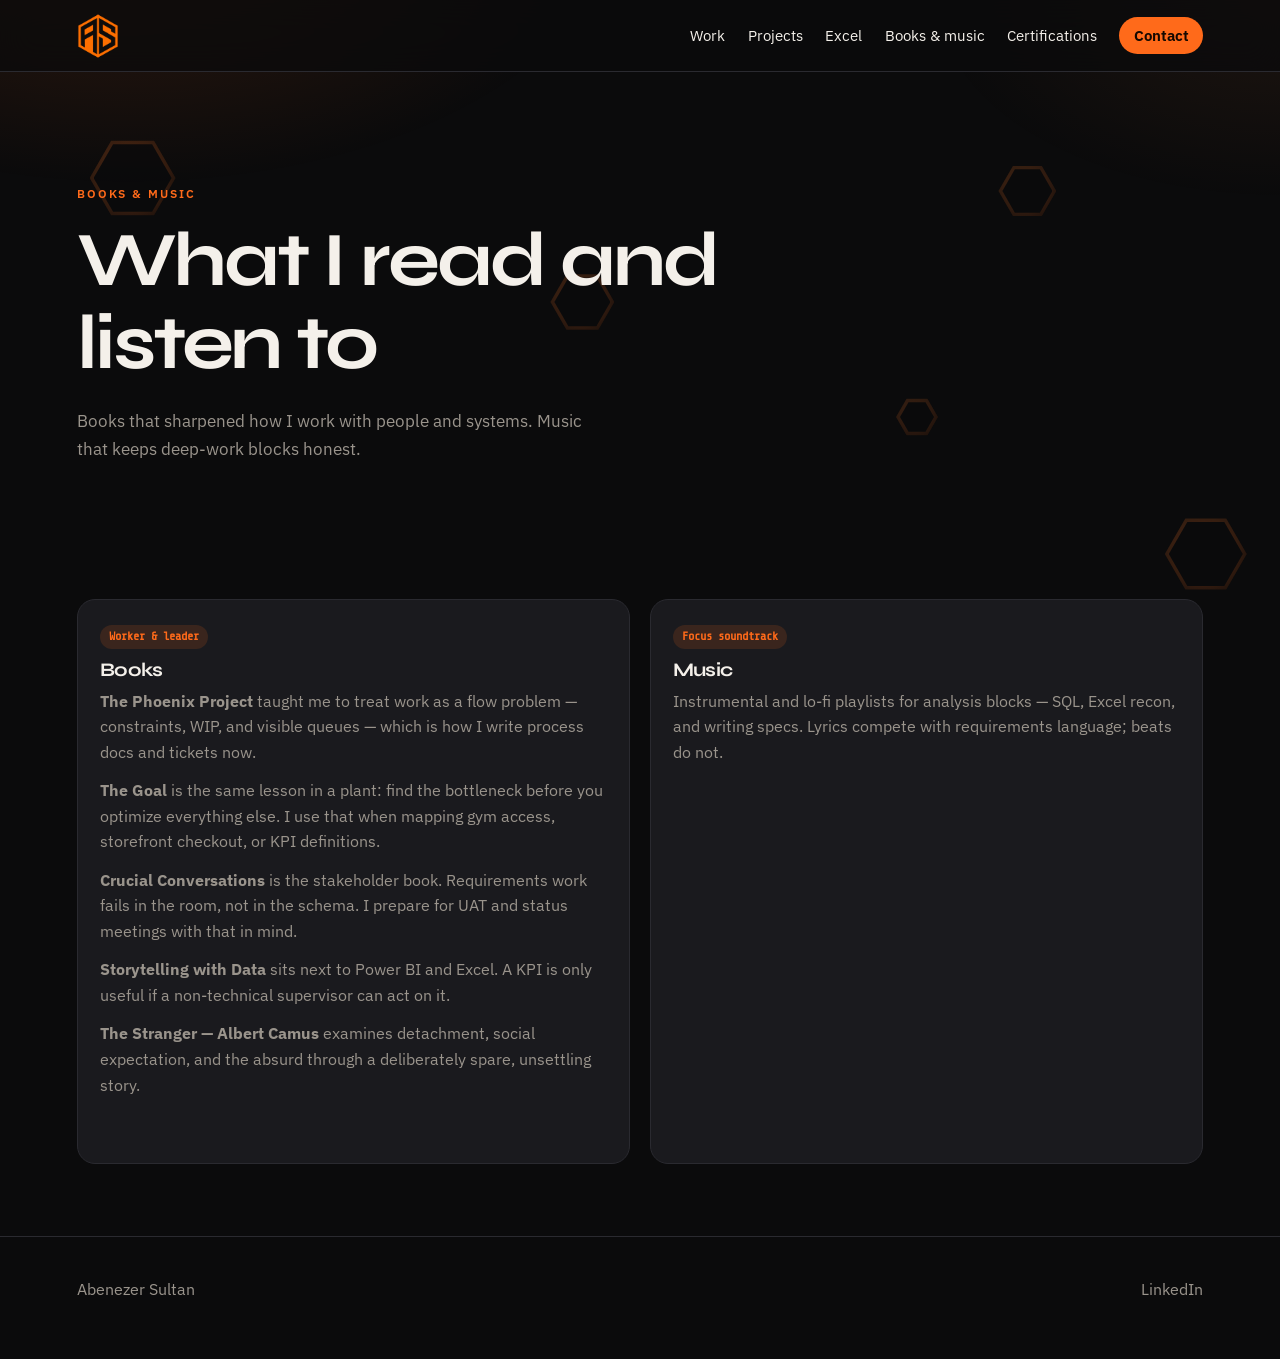
==== books.html @ 099fb13a "Launch portfolio website" ====
<!DOCTYPE html>
<html lang="en">
  <head>
    <meta charset="UTF-8" />
    <meta name="viewport" content="width=device-width, initial-scale=1.0" />
    <title>What I read and listen to — Abenezer Sultan</title>
    <link rel="preconnect" href="https://fonts.googleapis.com" />
    <link rel="preconnect" href="https://fonts.gstatic.com" crossorigin />
    <link
      href="https://fonts.googleapis.com/css2?family=IBM+Plex+Sans:wght@400;500;600;700&family=Syne:wght@700;800&display=swap"
      rel="stylesheet"
    />
    <link rel="icon" type="image/png" href="assets/favicon.png" />
    <link rel="stylesheet" href="css/styles.css" />
  </head>
  <body>
    <nav class="nav">
      <a class="brand" href="index.html" aria-label="Home">
        <img class="brand-logo" src="assets/logo.png" alt="Abenezer Sultan monogram" />
      </a>
      <div class="nav-links">
        <a href="work.html">Work</a>
        <a href="projects.html">Projects</a>
        <a href="excel.html">Excel</a>
        <a href="books.html" aria-current="page">Books & music</a>
        <a href="certifications.html">Certifications</a>
        <a class="nav-cta" href="contact.html">Contact</a>
      </div>
    </nav>

    <header class="hero" style="grid-template-columns: 1fr">
      <div>
        <p class="kicker">Books &amp; music</p>
        <h1>What I read and listen to</h1>
        <p class="lede">
          Books that sharpened how I work with people and systems. Music that
          keeps deep-work blocks honest.
        </p>
      </div>
    </header>

    <section class="section">
      <div class="grid-2">
        <article class="card">
          <span class="tag">Worker &amp; leader</span>
          <h3>Books</h3>
          <p>
            <strong>The Phoenix Project</strong> taught me to treat work as a flow
            problem — constraints, WIP, and visible queues — which is how I write
            process docs and tickets now.
          </p>
          <p style="margin-top:0.8rem">
            <strong>The Goal</strong> is the same lesson in a plant: find the
            bottleneck before you optimize everything else. I use that when
            mapping gym access, storefront checkout, or KPI definitions.
          </p>
          <p style="margin-top:0.8rem">
            <strong>Crucial Conversations</strong> is the stakeholder book.
            Requirements work fails in the room, not in the schema. I prepare
            for UAT and status meetings with that in mind.
          </p>
          <p style="margin-top:0.8rem">
            <strong>Storytelling with Data</strong> sits next to Power BI and
            Excel. A KPI is only useful if a non-technical supervisor can act
            on it.
          </p>
          <p style="margin-top:0.8rem">
            <strong>The Stranger — Albert Camus</strong> examines detachment,
            social expectation, and the absurd through a deliberately spare,
            unsettling story.
          </p>
        </article>
        <article class="card">
          <span class="tag">Focus soundtrack</span>
          <h3>Music</h3>
          <p style="margin-bottom:1rem">
            Instrumental and lo-fi playlists for analysis blocks — SQL, Excel
            recon, and writing specs. Lyrics compete with requirements language;
            beats do not.
          </p>
          <iframe
            class="embed-frame"
            style="min-height: 352px"
            src="https://open.spotify.com/embed/playlist/37i9dQZF1DWWQRwui0ExPn?utm_source=generator&theme=0"
            allow="autoplay; clipboard-write; encrypted-media; fullscreen; picture-in-picture"
            loading="lazy"
            title="Spotify focus playlist"
          ></iframe>
        </article>
      </div>
    </section>

    <footer>
      <span>Abenezer Sultan</span>
      <a href="https://www.linkedin.com/in/abenezer-sultan-a5363623b" target="_blank" rel="noreferrer">LinkedIn</a>
    </footer>
    <script src="js/main.js"></script>
  </body>
</html>
---- css/styles.css ----
@import url("https://fonts.googleapis.com/css2?family=Share+Tech+Mono&display=swap");

:root {
  --bg: #0b0b0c;
  --bg-elev: #141416;
  --bg-card: #1a1a1e;
  --line: #2a2a30;
  --text: #f4f0ea;
  --muted: #9a948c;
  --orange: #ff6a1a;
  --orange-2: #ff8a3d;
  --orange-dim: rgba(255, 106, 26, 0.14);
  --shadow: 0 24px 60px rgba(0, 0, 0, 0.45);
  --radius: 18px;
  --nav-h: 72px;
}

*,
*::before,
*::after {
  box-sizing: border-box;
}

html {
  scroll-behavior: smooth;
}

body {
  margin: 0;
  font-family: "IBM Plex Sans", system-ui, sans-serif;
  background: var(--bg);
  color: var(--text);
  line-height: 1.6;
  min-height: 100vh;
}

body::before {
  content: "";
  position: fixed;
  inset: 0;
  pointer-events: none;
  background:
    radial-gradient(900px 500px at 10% -10%, rgba(255, 106, 26, 0.16), transparent 55%),
    radial-gradient(700px 400px at 100% 0%, rgba(255, 138, 61, 0.08), transparent 50%);
  z-index: -1;
}

.hex-field {
  position: fixed;
  inset: 0;
  z-index: 0;
  pointer-events: none;
  overflow: hidden;
}

.floating-hex {
  --hex-size: 64px;
  position: absolute;
  left: var(--hex-left);
  top: var(--hex-top);
  width: var(--hex-size);
  aspect-ratio: 1;
  opacity: 0.42;
  background: linear-gradient(145deg, rgba(255, 138, 61, 0.28), rgba(255, 106, 26, 0.06));
  clip-path: polygon(25% 6.7%, 75% 6.7%, 100% 50%, 75% 93.3%, 25% 93.3%, 0 50%);
  filter: drop-shadow(0 0 14px rgba(255, 106, 26, 0.6));
  animation: hex-float 18s ease-in-out var(--hex-delay) infinite alternate;
}

.floating-hex::after {
  content: "";
  position: absolute;
  inset: 4px;
  background: var(--bg);
  clip-path: inherit;
}

.hero,
.section,
footer {
  position: relative;
  z-index: 1;
}

@keyframes hex-float {
  0% {
    transform: translate3d(-12px, 16px, 0) rotate(0deg) scale(0.94);
  }
  50% {
    transform: translate3d(28px, -34px, 0) rotate(24deg) scale(1.08);
  }
  100% {
    transform: translate3d(-20px, -72px, 0) rotate(52deg) scale(0.98);
  }
}

img {
  max-width: 100%;
  display: block;
}

a {
  color: inherit;
  text-decoration: none;
}

.nav {
  position: sticky;
  top: 0;
  z-index: 40;
  height: var(--nav-h);
  display: flex;
  align-items: center;
  justify-content: space-between;
  padding: 0 6vw;
  backdrop-filter: blur(16px);
  background: rgba(11, 11, 12, 0.78);
  border-bottom: 1px solid var(--line);
}

.brand {
  display: inline-flex;
  align-items: center;
  justify-content: center;
  font-family: Syne, sans-serif;
  font-weight: 800;
  letter-spacing: -0.03em;
  font-size: 1.05rem;
}

.brand-logo {
  width: 42px;
  height: 46px;
  object-fit: contain;
  transition: filter 180ms ease, transform 180ms ease;
}

.brand:hover .brand-logo,
.brand:focus-visible .brand-logo {
  filter: drop-shadow(0 0 8px rgba(255, 106, 26, 0.55));
  transform: scale(1.05);
}

.nav-links {
  display: flex;
  gap: 1.4rem;
  align-items: center;
  font-size: 0.92rem;
}

.nav-links a:hover {
  color: var(--orange);
}

.nav-cta {
  background: var(--orange);
  color: #140800 !important;
  font-weight: 650;
  padding: 0.45rem 0.9rem;
  border-radius: 999px;
}

.hero {
  padding: 7rem 6vw 4rem;
  display: grid;
  grid-template-columns: 1.3fr 0.7fr;
  gap: 3rem;
  align-items: end;
}

.kicker {
  color: var(--orange);
  letter-spacing: 0.16em;
  text-transform: uppercase;
  font-size: 0.75rem;
  font-weight: 600;
  margin: 0 0 1rem;
}

.mainframe-text,
.hero-meta dt,
.tag,
.job time {
  font-family: "Share Tech Mono", "IBM Plex Mono", monospace;
  color: var(--orange);
}

h1,
h2,
h3 {
  font-family: Syne, sans-serif;
  letter-spacing: -0.04em;
  line-height: 1.08;
  margin: 0;
}

h1 {
  font-size: clamp(2.6rem, 6vw, 5.4rem);
  max-width: 14ch;
}

h2 {
  font-size: clamp(1.8rem, 3vw, 2.6rem);
}

.lede {
  color: var(--muted);
  max-width: 52ch;
  font-size: 1.08rem;
  margin: 1.4rem 0 0;
}

.hero-meta {
  display: grid;
  gap: 0.9rem;
  padding: 1.4rem;
  background: var(--bg-card);
  border: 1px solid var(--line);
  border-radius: var(--radius);
  box-shadow: var(--shadow);
}

.hero-meta dt {
  color: var(--muted);
  font-size: 0.78rem;
  text-transform: uppercase;
  letter-spacing: 0.08em;
}

.hero-meta dd {
  margin: 0.15rem 0 0;
  font-weight: 600;
}

.section {
  padding: 4.5rem 6vw;
}

.section-head {
  display: flex;
  justify-content: space-between;
  align-items: end;
  gap: 1rem;
  margin-bottom: 1.8rem;
}

.section-head p {
  color: var(--muted);
  max-width: 42ch;
  margin: 0;
}

.grid-2 {
  display: grid;
  grid-template-columns: 1fr 1fr;
  gap: 1.2rem;
}

.card {
  background: var(--bg-card);
  border: 1px solid var(--line);
  border-radius: var(--radius);
  padding: 1.4rem;
}

.card h3 {
  font-size: 1.2rem;
  margin-bottom: 0.5rem;
}

.card p {
  color: var(--muted);
  margin: 0;
}

.tag {
  display: inline-block;
  color: var(--orange);
  background: var(--orange-dim);
  border-radius: 999px;
  padding: 0.15rem 0.55rem;
  font-size: 0.75rem;
  font-weight: 600;
  margin-bottom: 0.7rem;
}

.carousel-wrap {
  overflow: hidden;
  mask-image: linear-gradient(90deg, transparent, #000 4%, #000 96%, transparent);
}

.carousel {
  display: flex;
  gap: 1rem;
  width: max-content;
  animation: drift 36s linear infinite;
}

.carousel:hover {
  animation-play-state: paused;
}

.project {
  width: min(78vw, 420px);
  background: var(--bg-elev);
  border: 1px solid var(--line);
  border-radius: var(--radius);
  padding: 1.3rem;
  min-height: 250px;
  display: flex;
  flex-direction: column;
}

.project h3 {
  font-size: 1.35rem;
  margin: 0.4rem 0 0.6rem;
}

.project p {
  color: var(--muted);
  margin: 0 0 1rem;
  flex: 1;
}

.project a {
  color: var(--orange);
  font-weight: 600;
}

.storefront-showcase {
  padding-top: 1rem;
}

.live-preview {
  position: relative;
  display: block;
  min-height: 520px;
  overflow: hidden;
  border: 1px solid rgba(255, 106, 26, 0.7);
  border-radius: var(--radius);
  background: #101012;
  box-shadow: 0 26px 70px rgba(0, 0, 0, 0.55), 0 0 32px rgba(255, 106, 26, 0.14);
}

.live-preview iframe {
  width: 100%;
  height: 520px;
  border: 0;
  pointer-events: none;
  background: #fff;
}

.live-preview::after {
  content: "";
  position: absolute;
  inset: 0;
  background: linear-gradient(180deg, transparent 68%, rgba(8, 8, 9, 0.82));
  transition: background 180ms ease;
}

.live-preview:hover::after,
.live-preview:focus-visible::after {
  background: linear-gradient(180deg, rgba(255, 106, 26, 0.05), rgba(8, 8, 9, 0.74));
}

.live-preview-badge,
.live-preview-action {
  position: absolute;
  z-index: 2;
  font-family: "Share Tech Mono", monospace;
  text-transform: uppercase;
  letter-spacing: 0.08em;
}

.live-preview-badge {
  top: 1rem;
  left: 1rem;
  padding: 0.35rem 0.7rem;
  border-radius: 999px;
  background: var(--orange);
  color: #140800;
  font-weight: 700;
}

.live-preview-action {
  right: 1.2rem;
  bottom: 1rem;
  color: var(--orange-2);
  font-weight: 700;
}

@keyframes drift {
  from {
    transform: translateX(0);
  }
  to {
    transform: translateX(-50%);
  }
}

.excel-shell {
  border: 1px solid var(--line);
  border-radius: 12px;
  overflow: hidden;
  background: #1e1e1e;
}

.excel-bar {
  background: #217346;
  color: #fff;
  font-size: 0.82rem;
  padding: 0.55rem 0.9rem;
  display: flex;
  justify-content: space-between;
  font-weight: 600;
}

.excel-grid {
  width: 100%;
  border-collapse: collapse;
  font-size: 0.86rem;
  font-variant-numeric: tabular-nums;
}

.excel-grid th,
.excel-grid td {
  border: 1px solid #333;
  padding: 0.45rem 0.55rem;
  text-align: right;
}

.excel-grid th:first-child,
.excel-grid td:first-child {
  text-align: left;
  color: var(--muted);
}

.excel-grid thead th {
  background: #252525;
  text-align: center;
}

.excel-grid tbody tr:nth-child(even) {
  background: #191919;
}

.thought {
  margin-top: 1rem;
  color: var(--muted);
}

.thought strong {
  color: var(--text);
}

.embed-frame {
  width: 100%;
  min-height: 152px;
  border: 0;
  border-radius: 12px;
}

.ig-grid {
  display: grid;
  grid-template-columns: repeat(3, 1fr);
  gap: 0.6rem;
}

.ig-tile {
  aspect-ratio: 1;
  border-radius: 12px;
  border: 1px solid var(--line);
  background:
    linear-gradient(145deg, rgba(255, 106, 26, 0.25), transparent 50%),
    #222;
  display: grid;
  place-items: end start;
  padding: 0.8rem;
  color: var(--muted);
  font-size: 0.8rem;
}

.timeline {
  display: grid;
  gap: 1rem;
}

.job {
  display: grid;
  grid-template-columns: 180px 1fr;
  gap: 1rem;
  padding: 1.2rem;
  border: 1px solid var(--line);
  border-radius: var(--radius);
  background: var(--bg-card);
}

.job time {
  color: var(--orange);
  font-size: 0.85rem;
}

.skills {
  display: flex;
  flex-wrap: wrap;
  gap: 0.5rem;
}

.skills span {
  border: 1px solid var(--line);
  padding: 0.35rem 0.7rem;
  border-radius: 999px;
  font-size: 0.88rem;
}

.form {
  display: grid;
  gap: 0.9rem;
  max-width: 640px;
}

.form input,
.form textarea,
.form select {
  width: 100%;
  background: var(--bg-elev);
  border: 1px solid var(--line);
  color: var(--text);
  border-radius: 12px;
  padding: 0.85rem 0.95rem;
  font: inherit;
}

.form label {
  display: grid;
  gap: 0.35rem;
  font-size: 0.88rem;
  color: var(--muted);
}

.btn {
  border: 0;
  cursor: pointer;
  background: var(--orange);
  color: #140800;
  font-weight: 700;
  padding: 0.85rem 1.2rem;
  border-radius: 999px;
  width: fit-content;
  font: inherit;
}

.cert-list {
  display: grid;
  gap: 1rem;
}

.cert {
  display: flex;
  justify-content: space-between;
  gap: 1rem;
  align-items: center;
  padding: 1.3rem;
  border: 1px solid var(--line);
  border-radius: var(--radius);
  background: var(--bg-card);
}

.certificate-gallery {
  padding-top: 1.5rem;
}

.certificate-gallery-list {
  display: grid;
  gap: 1.5rem;
}

.certificate-gallery-card {
  display: grid;
  grid-template-columns: minmax(260px, 0.86fr) minmax(420px, 1.14fr);
  gap: clamp(1.5rem, 4vw, 4rem);
  align-items: center;
  padding: clamp(1.4rem, 2.6vw, 2.2rem);
  border: 1px solid var(--line);
  border-radius: calc(var(--radius) + 4px);
  background: rgba(26, 26, 30, 0.94);
  box-shadow: var(--shadow);
}

.certificate-copy {
  align-self: start;
  padding-top: 0.25rem;
}

.certificate-source {
  display: inline-block;
  margin-bottom: 0.9rem;
  padding: 0.35rem 0.7rem;
  border-radius: 999px;
  background: rgba(255, 106, 26, 0.16);
  color: var(--orange);
  font-family: "Share Tech Mono", monospace;
  font-size: 0.8rem;
  font-weight: 700;
  letter-spacing: 0.08em;
  text-transform: uppercase;
}

.certificate-copy h3 {
  max-width: 24ch;
  font-size: clamp(1.35rem, 2.5vw, 2rem);
}

.certificate-copy p {
  margin: 0.8rem 0 1.2rem;
  color: var(--muted);
  font-size: 1.02rem;
}

.certificate-button {
  display: inline-flex;
  align-items: center;
  justify-content: center;
  min-height: 48px;
  padding: 0.65rem 1.25rem;
  border-radius: 999px;
  background: var(--orange);
  color: #140800;
  font-weight: 700;
  transition: background 180ms ease, transform 180ms ease, box-shadow 180ms ease;
}

.certificate-button:hover,
.certificate-button:focus-visible {
  background: var(--orange-2);
  box-shadow: 0 0 22px rgba(255, 106, 26, 0.35);
  transform: translateY(-2px);
}

.certificate-document {
  display: block;
  overflow: hidden;
  padding: clamp(0.45rem, 0.9vw, 0.75rem);
  border: 2px solid #c9c9cb;
  border-radius: 16px;
  background: #d6d6d8;
  box-shadow: 0 18px 44px rgba(0, 0, 0, 0.42);
  transition: border-color 180ms ease, transform 180ms ease, box-shadow 180ms ease;
}

.certificate-document:hover,
.certificate-document:focus-visible {
  border-color: var(--orange);
  box-shadow: 0 20px 50px rgba(0, 0, 0, 0.5), 0 0 24px rgba(255, 106, 26, 0.22);
  transform: translateY(-3px);
}

.certificate-document img {
  width: 100%;
  aspect-ratio: 4 / 3;
  object-fit: contain;
  background: #fff;
}

footer {
  padding: 2.5rem 6vw 3.5rem;
  color: var(--muted);
  border-top: 1px solid var(--line);
  display: flex;
  justify-content: space-between;
  gap: 1rem;
}

@media (max-width: 860px) {
  .hero,
  .grid-2,
  .job {
    grid-template-columns: 1fr;
  }

  .nav-links {
    gap: 0.8rem;
    font-size: 0.8rem;
  }

  .ig-grid {
    grid-template-columns: 1fr 1fr;
  }

  .live-preview,
  .live-preview iframe {
    min-height: 360px;
    height: 360px;
  }

  .certificate-gallery-card {
    grid-template-columns: 1fr;
  }

  .certificate-copy {
    padding-top: 0;
  }
}

@media (prefers-reduced-motion: reduce) {
  .floating-hex,
  .carousel {
    animation: none;
  }
}
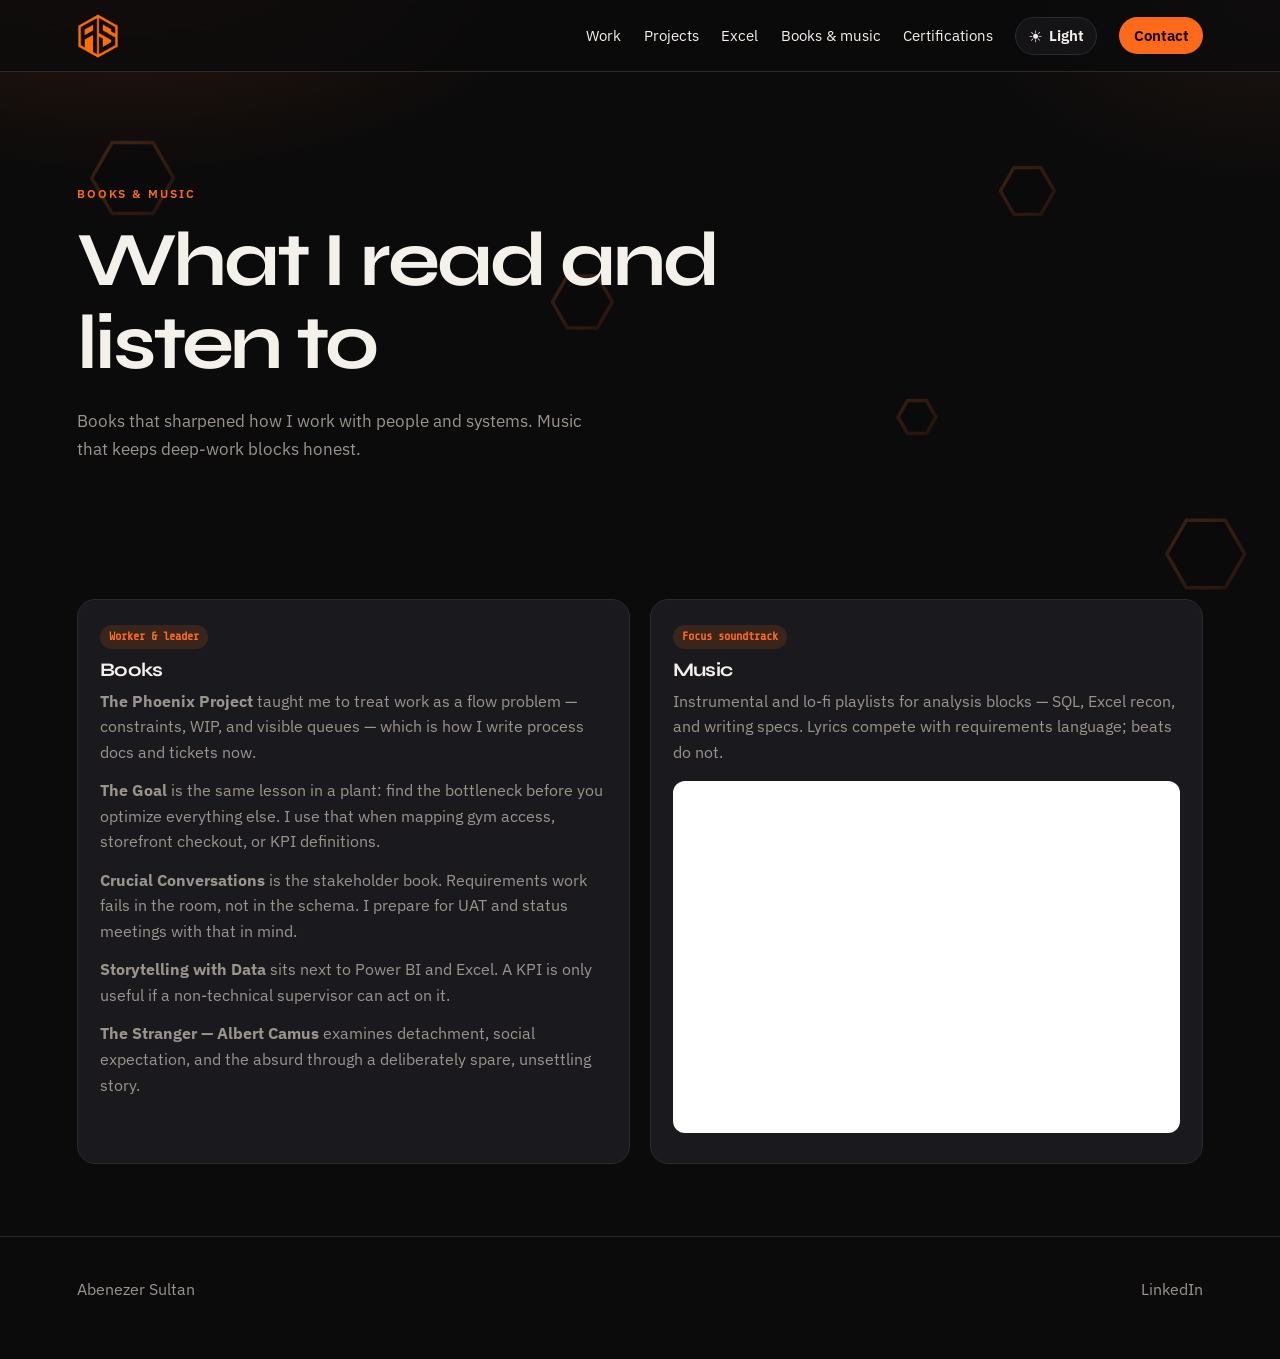
==== commit f0434a80: "Add persistent light and dark theme toggle" ====
--- a/books.html
+++ b/books.html
@@ -11,6 +11,7 @@
       rel="stylesheet"
     />
     <link rel="icon" type="image/png" href="assets/favicon.png" />
+    <script src="js/theme-init.js"></script>
     <link rel="stylesheet" href="css/styles.css" />
   </head>
   <body>
--- a/css/styles.css
+++ b/css/styles.css
@@ -15,6 +15,24 @@
   --nav-h: 72px;
 }
 
+html[data-theme="light"] {
+  color-scheme: light;
+  --bg: #f6f3ee;
+  --bg-elev: #ffffff;
+  --bg-card: #ffffff;
+  --line: #d9d1c8;
+  --text: #191614;
+  --muted: #6f665f;
+  --orange: #e85d0b;
+  --orange-2: #c94d00;
+  --orange-dim: rgba(232, 93, 11, 0.11);
+  --shadow: 0 22px 55px rgba(55, 42, 31, 0.12);
+}
+
+html[data-theme="dark"] {
+  color-scheme: dark;
+}
+
 *,
 *::before,
 *::after {
@@ -43,6 +61,11 @@
     radial-gradient(900px 500px at 10% -10%, rgba(255, 106, 26, 0.16), transparent 55%),
     radial-gradient(700px 400px at 100% 0%, rgba(255, 138, 61, 0.08), transparent 50%);
   z-index: -1;
+}
+
+html[data-theme="light"] body::before,
+html[data-theme="light"] .hex-field {
+  display: none;
 }
 
 .hex-field {
@@ -118,6 +141,10 @@
   border-bottom: 1px solid var(--line);
 }
 
+html[data-theme="light"] .nav {
+  background: rgba(246, 243, 238, 0.9);
+}
+
 .brand {
   display: inline-flex;
   align-items: center;
@@ -150,6 +177,36 @@
 
 .nav-links a:hover {
   color: var(--orange);
+}
+
+.theme-toggle {
+  min-width: 78px;
+  height: 38px;
+  display: inline-flex;
+  align-items: center;
+  justify-content: center;
+  gap: 0.4rem;
+  padding: 0 0.75rem;
+  border: 1px solid var(--line);
+  border-radius: 999px;
+  background: var(--bg-elev);
+  color: var(--text);
+  font: inherit;
+  font-weight: 650;
+  cursor: pointer;
+  transition: color 180ms ease, border-color 180ms ease, background 180ms ease, transform 180ms ease;
+}
+
+.theme-toggle:hover,
+.theme-toggle:focus-visible {
+  color: var(--orange);
+  border-color: var(--orange);
+  transform: translateY(-1px);
+}
+
+.theme-toggle-icon {
+  font-size: 1rem;
+  line-height: 1;
 }
 
 .nav-cta {
@@ -585,6 +642,33 @@
   border-radius: calc(var(--radius) + 4px);
   background: rgba(26, 26, 30, 0.94);
   box-shadow: var(--shadow);
+}
+
+html[data-theme="light"] .certificate-gallery-card {
+  background: rgba(255, 255, 255, 0.96);
+}
+
+html[data-theme="light"] .excel-shell {
+  background: #ffffff;
+}
+
+html[data-theme="light"] .excel-grid th,
+html[data-theme="light"] .excel-grid td {
+  border-color: #ddd4ca;
+}
+
+html[data-theme="light"] .excel-grid thead th {
+  background: #eee9e2;
+}
+
+html[data-theme="light"] .excel-grid tbody tr:nth-child(even) {
+  background: #faf7f3;
+}
+
+html[data-theme="light"] .ig-tile {
+  background:
+    linear-gradient(145deg, rgba(232, 93, 11, 0.16), transparent 50%),
+    #ffffff;
 }
 
 .certificate-copy {
@@ -678,9 +762,45 @@
     grid-template-columns: 1fr;
   }
 
+  .nav {
+    height: auto;
+    min-height: var(--nav-h);
+    flex-direction: column;
+    align-items: flex-start;
+    gap: 0.45rem;
+    padding: 0.65rem 4vw 0.55rem;
+  }
+
   .nav-links {
+    width: 100%;
     gap: 0.8rem;
     font-size: 0.8rem;
+    overflow-x: auto;
+    padding-bottom: 0.2rem;
+    white-space: nowrap;
+    scrollbar-width: none;
+  }
+
+  .nav-links::-webkit-scrollbar {
+    display: none;
+  }
+
+  .theme-toggle {
+    min-width: 38px;
+    width: 38px;
+    padding: 0;
+  }
+
+  .theme-toggle-label {
+    position: absolute;
+    width: 1px;
+    height: 1px;
+    padding: 0;
+    margin: -1px;
+    overflow: hidden;
+    clip: rect(0, 0, 0, 0);
+    white-space: nowrap;
+    border: 0;
   }
 
   .ig-grid {
